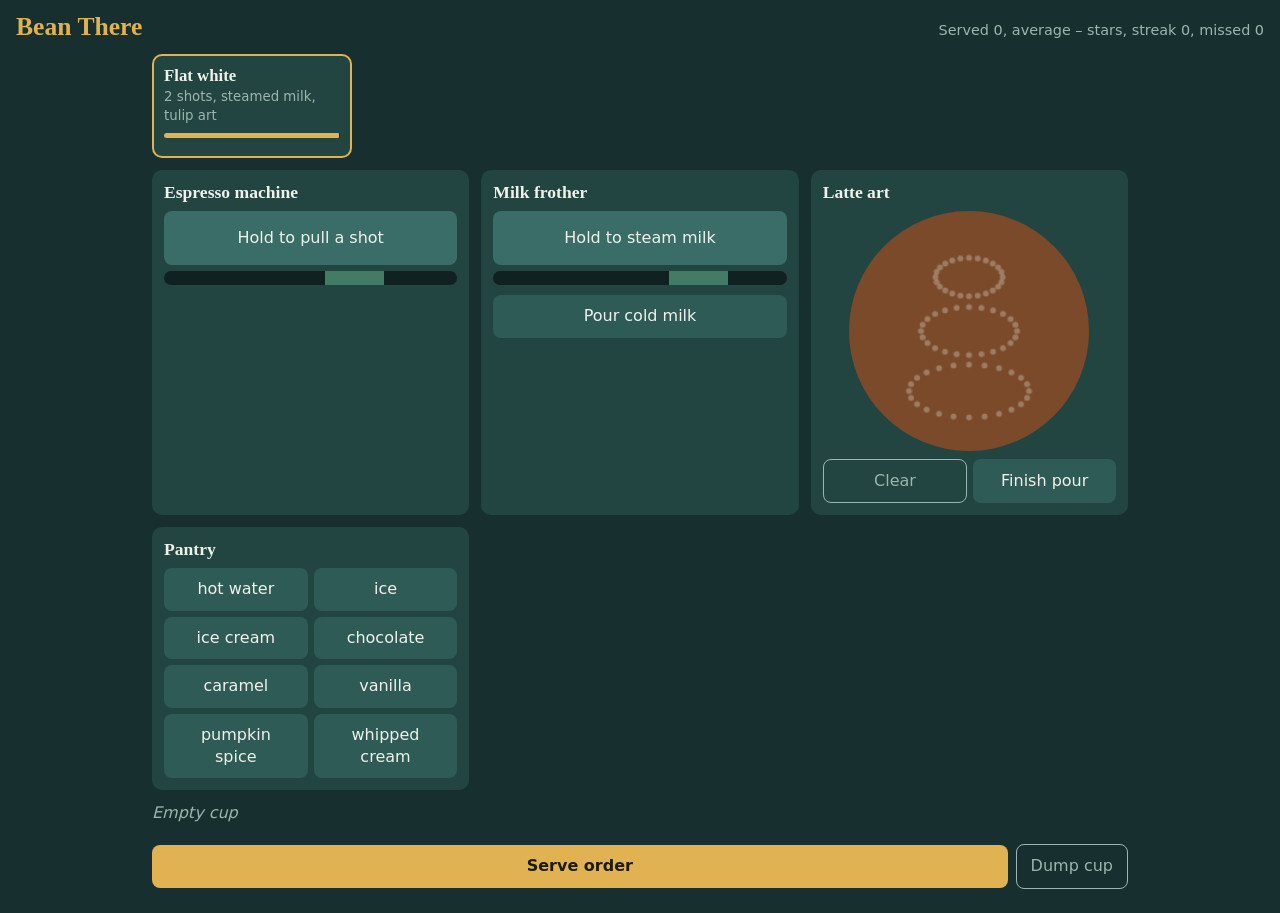
==== bean-there/index.html @ 22a2efe7 "added been there" ====
<!doctype html>
<html lang="en">
<head>
<meta charset="utf-8">
<meta name="viewport" content="width=device-width,initial-scale=1,viewport-fit=cover">
<meta name="theme-color" content="#17302f">
<link rel="manifest" href="manifest.webmanifest">
<link rel="icon" href="icons/icon.svg">
<link rel="apple-touch-icon" href="icons/icon.svg">
<title>Bean There</title>
<link rel="stylesheet" href="css/style.css">
</head>
<body>
<header><h1>Bean There</h1><div id="stats"></div></header>
<main>
  <section id="orders" aria-label="Orders"></section>
  <section id="stations" aria-label="Stations"></section>
  <section id="counter" aria-label="Your cup">
    <div id="cup"></div>
    <button id="serve">Serve order</button>
    <button id="dump" class="quiet">Dump cup</button>
  </section>
</main>
<div id="toast" role="status"></div>
<script type="module" src="js/main.js"></script>
</body>
</html>
---- bean-there/css/style.css ----
:root{--bg:#17302f;--panel:#234542;--ink:#eef2ea;--mute:#9db5ad;--brass:#e0b252;--bad:#e9806a;--crema:#7a4a2a;--milk:#f1efe8}
*{box-sizing:border-box}
html,body{margin:0;background:var(--bg);color:var(--ink);font:16px/1.4 "Avenir Next",ui-rounded,system-ui,sans-serif;-webkit-tap-highlight-color:transparent}
body{padding:env(safe-area-inset-top) env(safe-area-inset-right) env(safe-area-inset-bottom) env(safe-area-inset-left);min-height:100vh}
header{display:flex;flex-wrap:wrap;justify-content:space-between;align-items:baseline;gap:8px;padding:12px 16px}
h1{margin:0;font:700 1.6rem "Iowan Old Style",Palatino,Georgia,serif;color:var(--brass)}
#stats{color:var(--mute);font-size:.9rem}
main{display:grid;gap:12px;padding:0 12px 24px;max-width:1000px;margin:auto}
#orders{display:flex;gap:8px;overflow-x:auto;min-height:104px}
.order{flex:0 0 200px;background:var(--panel);border:2px solid transparent;border-radius:10px;padding:10px;cursor:pointer}
.order.sel{border-color:var(--brass)}
.order b{display:block;font:700 1.05rem "Iowan Old Style",Palatino,Georgia,serif}
.order small{display:block;color:var(--mute);margin:2px 0 8px;min-height:2.6em}
.pat{height:5px;background:#0f2120;border-radius:3px;overflow:hidden}.pat i{display:block;height:100%;background:var(--brass)}
.empty{color:var(--mute);padding:12px}
#stations{display:grid;gap:12px;grid-template-columns:repeat(auto-fit,minmax(240px,1fr))}
.panel{background:var(--panel);border-radius:10px;padding:12px}
.panel h2{margin:0 0 8px;font:700 1.1rem "Iowan Old Style",Palatino,Georgia,serif}
button{font:inherit;color:var(--ink);background:#2f5b57;border:0;border-radius:8px;padding:10px 14px;cursor:pointer;touch-action:manipulation}
button:focus-visible{outline:3px solid var(--brass);outline-offset:2px}
button.on{background:var(--brass);color:#1b1b12}
button.quiet{background:transparent;border:1px solid var(--mute);color:var(--mute)}
.hold{width:100%;padding:16px;touch-action:none;user-select:none;-webkit-user-select:none;background:#3a6d68}
.ctl+.ctl{margin-top:10px}
.gauge{position:relative;height:14px;margin-top:6px;background:#0f2120;border-radius:7px;overflow:hidden}
.gauge i{position:absolute;top:0;bottom:0;background:#5aa383;opacity:.7}
.gauge b{position:absolute;left:0;top:3px;bottom:3px;width:0;background:var(--milk);border-radius:4px}
.grid{display:grid;grid-template-columns:repeat(2,1fr);gap:6px}
canvas{width:100%;max-width:240px;display:block;margin:0 auto 8px;border-radius:50%;touch-action:none;background:var(--crema)}
.row{display:flex;gap:6px}.row button{flex:1}
#counter{display:flex;flex-wrap:wrap;gap:8px;align-items:center}
#cup{flex:1 1 100%;display:flex;flex-wrap:wrap;gap:6px;min-height:34px}
#cup span{background:var(--milk);color:#2a2118;border-radius:14px;padding:3px 10px;font-size:.85rem}
#cup em{color:var(--mute)}
#serve{background:var(--brass);color:#1b1b12;font-weight:700;flex:1}
#toast{position:fixed;left:50%;bottom:calc(16px + env(safe-area-inset-bottom));transform:translate(-50%,20px);background:var(--milk);color:#2a2118;padding:10px 16px;border-radius:10px;opacity:0;transition:.2s;pointer-events:none;max-width:90vw}
#toast.show{opacity:1;transform:translate(-50%,0)}
@media(prefers-reduced-motion:reduce){#toast{transition:none}}
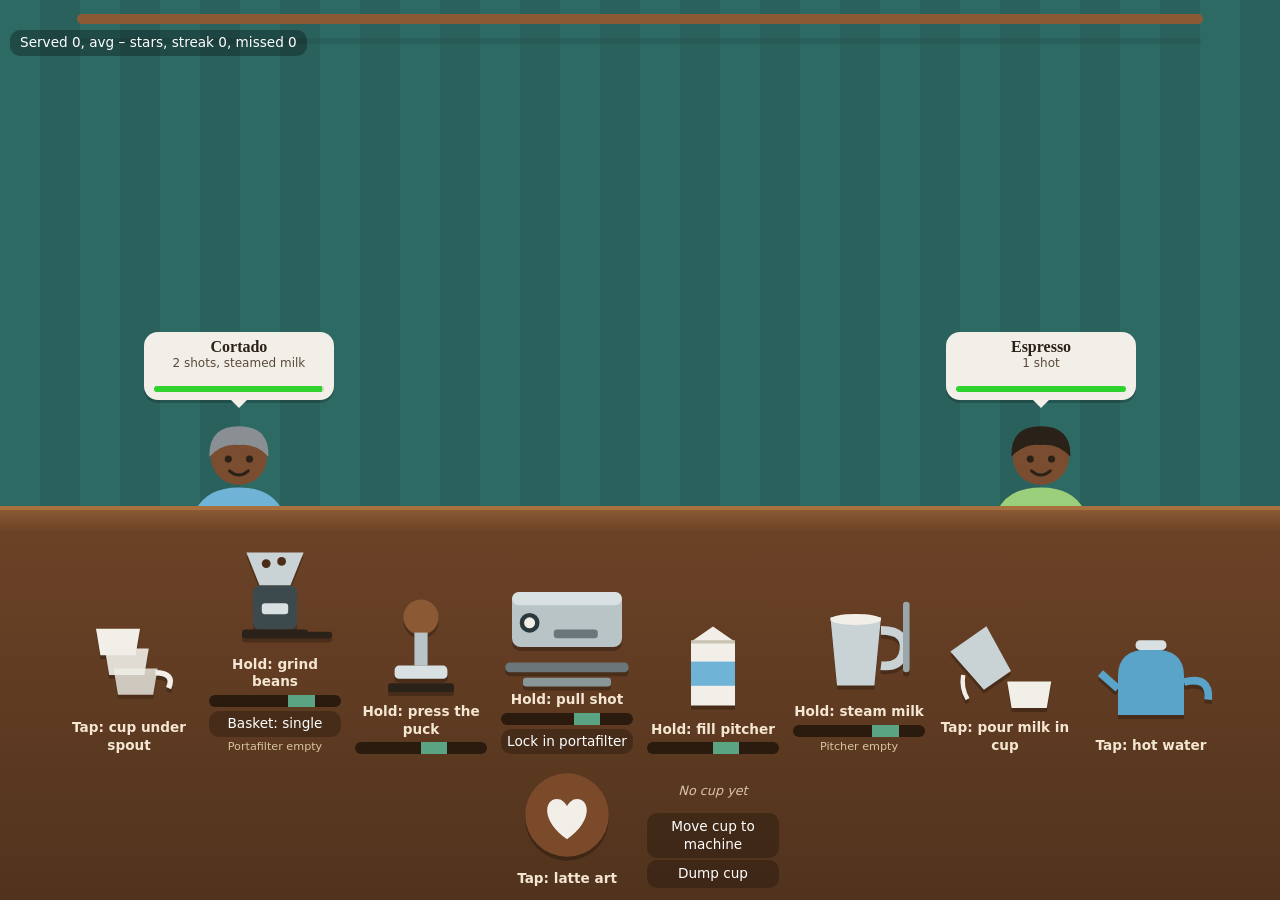
==== commit e09e7228: "added bean there" ====
--- a/bean-there/index.html
+++ b/bean-there/index.html
@@ -3,7 +3,7 @@
 <head>
 <meta charset="utf-8">
 <meta name="viewport" content="width=device-width,initial-scale=1,viewport-fit=cover">
-<meta name="theme-color" content="#17302f">
+<meta name="theme-color" content="#2d6a64">
 <link rel="manifest" href="manifest.webmanifest">
 <link rel="icon" href="icons/icon.svg">
 <link rel="apple-touch-icon" href="icons/icon.svg">
@@ -11,16 +11,19 @@
 <link rel="stylesheet" href="css/style.css">
 </head>
 <body>
-<header><h1>Bean There</h1><div id="stats"></div></header>
-<main>
-  <section id="orders" aria-label="Orders"></section>
-  <section id="stations" aria-label="Stations"></section>
-  <section id="counter" aria-label="Your cup">
+<div id="shop">
+  <div id="stats"></div>
+  <div id="slots" aria-label="Customers, tap one to serve your cup"></div>
+</div>
+<div id="counter">
+  <div id="stations"></div>
+  <div class="panel" id="cupbox">
     <div id="cup"></div>
-    <button id="serve">Serve order</button>
+    <div id="chips"></div>
+    <button id="move" class="quiet">Move cup</button>
     <button id="dump" class="quiet">Dump cup</button>
-  </section>
-</main>
+  </div>
+</div>
 <div id="toast" role="status"></div>
 <script type="module" src="js/main.js"></script>
 </body>
--- a/bean-there/css/style.css
+++ b/bean-there/css/style.css
@@ -1,38 +1,50 @@
-:root{--bg:#17302f;--panel:#234542;--ink:#eef2ea;--mute:#9db5ad;--brass:#e0b252;--bad:#e9806a;--crema:#7a4a2a;--milk:#f1efe8}
+:root{--ink:#2a2118;--milk:#f1efe8;--brass:#e0b252;--wood:#8b5a34;--wood2:#6b4226}
 *{box-sizing:border-box}
-html,body{margin:0;background:var(--bg);color:var(--ink);font:16px/1.4 "Avenir Next",ui-rounded,system-ui,sans-serif;-webkit-tap-highlight-color:transparent}
-body{padding:env(safe-area-inset-top) env(safe-area-inset-right) env(safe-area-inset-bottom) env(safe-area-inset-left);min-height:100vh}
-header{display:flex;flex-wrap:wrap;justify-content:space-between;align-items:baseline;gap:8px;padding:12px 16px}
-h1{margin:0;font:700 1.6rem "Iowan Old Style",Palatino,Georgia,serif;color:var(--brass)}
-#stats{color:var(--mute);font-size:.9rem}
-main{display:grid;gap:12px;padding:0 12px 24px;max-width:1000px;margin:auto}
-#orders{display:flex;gap:8px;overflow-x:auto;min-height:104px}
-.order{flex:0 0 200px;background:var(--panel);border:2px solid transparent;border-radius:10px;padding:10px;cursor:pointer}
-.order.sel{border-color:var(--brass)}
-.order b{display:block;font:700 1.05rem "Iowan Old Style",Palatino,Georgia,serif}
-.order small{display:block;color:var(--mute);margin:2px 0 8px;min-height:2.6em}
-.pat{height:5px;background:#0f2120;border-radius:3px;overflow:hidden}.pat i{display:block;height:100%;background:var(--brass)}
-.empty{color:var(--mute);padding:12px}
-#stations{display:grid;gap:12px;grid-template-columns:repeat(auto-fit,minmax(240px,1fr))}
-.panel{background:var(--panel);border-radius:10px;padding:12px}
-.panel h2{margin:0 0 8px;font:700 1.1rem "Iowan Old Style",Palatino,Georgia,serif}
-button{font:inherit;color:var(--ink);background:#2f5b57;border:0;border-radius:8px;padding:10px 14px;cursor:pointer;touch-action:manipulation}
+html,body{margin:0;height:100%;overflow:hidden;font:16px/1.3 "Avenir Next",ui-rounded,system-ui,sans-serif;color:var(--ink);-webkit-tap-highlight-color:transparent;user-select:none;-webkit-user-select:none}
+body{display:flex;flex-direction:column;padding:env(safe-area-inset-top) env(safe-area-inset-right) env(safe-area-inset-bottom) env(safe-area-inset-left);background:var(--wood2)}
+#shop{position:relative;flex:1 1 45%;min-height:200px;background:repeating-linear-gradient(90deg,#2d6a64 0 40px,#2a615c 40px 80px);overflow:hidden}
+#shop::before{content:"";position:absolute;left:6%;right:6%;top:14px;height:10px;background:var(--wood);border-radius:5px;box-shadow:0 22px 0 -2px rgba(0,0,0,.08)}
+#shop::after{content:"";position:absolute;left:0;right:0;bottom:0;height:22px;background:linear-gradient(var(--wood),var(--wood2));border-top:4px solid #a7703f;z-index:2;pointer-events:none}
+#stats{position:absolute;left:10px;top:30px;z-index:3;background:rgba(0,0,0,.3);color:#fff;border-radius:10px;padding:4px 10px;font-size:.85rem}
+#slots{position:absolute;inset:0;display:flex;justify-content:space-around;align-items:flex-end;padding:0 3%}
+.cust{width:30%;max-width:190px;display:flex;flex-direction:column;align-items:center;cursor:pointer}
+.cust.empty{cursor:default}
+.cust svg{width:62%;display:block;margin-bottom:-10px}
+.bubble{position:relative;width:100%;background:var(--milk);border-radius:14px;padding:6px 10px 8px;text-align:center;margin-bottom:12px;box-shadow:0 3px 0 rgba(0,0,0,.2)}
+.bubble::after{content:"";position:absolute;left:50%;bottom:-8px;margin-left:-8px;border:8px solid transparent;border-bottom:0;border-top-color:var(--milk)}
+.bubble b{display:block;font:700 1rem "Iowan Old Style",Palatino,Georgia,serif}
+.bubble small{display:block;font-size:.75rem;color:#5b4a3a;min-height:2.2em}
+.pat{height:6px;background:#d4cfc2;border-radius:3px;overflow:hidden;margin-top:4px}.pat i{display:block;height:100%}
+.enter{animation:in .5s ease-out}
+@keyframes in{from{transform:translateY(40px);opacity:0}}
+#counter{flex:0 0 auto;max-height:55%;overflow-y:auto;display:flex;flex-wrap:wrap;gap:6px 14px;justify-content:center;align-items:flex-end;padding:14px 10px 12px;background:linear-gradient(var(--wood2),#51331d)}
+#stations{display:contents}
+.panel{width:132px;text-align:center}
+.panel h2{display:none}
+button{font:inherit;color:#fff;background:#3a6d68;border:0;border-radius:10px;padding:8px 12px;cursor:pointer;touch-action:manipulation}
 button:focus-visible{outline:3px solid var(--brass);outline-offset:2px}
 button.on{background:var(--brass);color:#1b1b12}
-button.quiet{background:transparent;border:1px solid var(--mute);color:var(--mute)}
-.hold{width:100%;padding:16px;touch-action:none;user-select:none;-webkit-user-select:none;background:#3a6d68}
-.ctl+.ctl{margin-top:10px}
-.gauge{position:relative;height:14px;margin-top:6px;background:#0f2120;border-radius:7px;overflow:hidden}
-.gauge i{position:absolute;top:0;bottom:0;background:#5aa383;opacity:.7}
-.gauge b{position:absolute;left:0;top:3px;bottom:3px;width:0;background:var(--milk);border-radius:4px}
-.grid{display:grid;grid-template-columns:repeat(2,1fr);gap:6px}
-canvas{width:100%;max-width:240px;display:block;margin:0 auto 8px;border-radius:50%;touch-action:none;background:var(--crema)}
-.row{display:flex;gap:6px}.row button{flex:1}
-#counter{display:flex;flex-wrap:wrap;gap:8px;align-items:center}
-#cup{flex:1 1 100%;display:flex;flex-wrap:wrap;gap:6px;min-height:34px}
-#cup span{background:var(--milk);color:#2a2118;border-radius:14px;padding:3px 10px;font-size:.85rem}
-#cup em{color:var(--mute)}
-#serve{background:var(--brass);color:#1b1b12;font-weight:700;flex:1}
-#toast{position:fixed;left:50%;bottom:calc(16px + env(safe-area-inset-bottom));transform:translate(-50%,20px);background:var(--milk);color:#2a2118;padding:10px 16px;border-radius:10px;opacity:0;transition:.2s;pointer-events:none;max-width:90vw}
+button.quiet{background:rgba(0,0,0,.25);font-size:.85rem}
+.hold,.tile{display:flex;flex-direction:column;align-items:center;width:100%;background:transparent;padding:0;color:#f4e6d2;font-weight:700;font-size:.85rem;touch-action:none}
+.hold svg,.tile svg{width:100%;filter:drop-shadow(0 4px 0 rgba(0,0,0,.25))}
+.hold:active svg,.tile:active svg{transform:translateY(2px)}
+.gauge{position:relative;height:12px;margin-top:4px;background:#2b1a0e;border-radius:6px;overflow:hidden}
+.gauge i{position:absolute;top:0;bottom:0;background:#5aa383}
+.gauge b{position:absolute;left:0;top:3px;bottom:3px;width:0;background:var(--milk);border-radius:3px}
+#cupbox #cup svg{width:110px}
+#chips{display:flex;flex-wrap:wrap;justify-content:center;gap:4px;margin:4px 0;min-height:24px}
+#chips span{background:var(--milk);border-radius:12px;padding:1px 8px;font-size:.72rem}
+#chips em{color:#d9c3a5;font-size:.8rem}
+#toast{position:fixed;left:50%;top:calc(12px + env(safe-area-inset-top));transform:translate(-50%,-20px);background:var(--milk);padding:10px 16px;border-radius:12px;opacity:0;transition:.2s;pointer-events:none;max-width:90vw;z-index:9;box-shadow:0 3px 0 rgba(0,0,0,.25)}
 #toast.show{opacity:1;transform:translate(-50%,0)}
-@media(prefers-reduced-motion:reduce){#toast{transition:none}}
+#artModal{position:fixed;inset:0;background:rgba(10,25,24,.85);display:grid;place-items:center;z-index:8}
+#artModal[hidden]{display:none}
+.artbox{background:var(--wood2);border-radius:16px;padding:14px;width:min(92vw,320px);color:#f4e6d2;text-align:center}
+.artbox canvas{width:100%;display:block;border-radius:50%;touch-action:none;background:#7a4a2a;margin:8px 0}
+.artbox .row{display:flex;gap:6px;margin-top:6px}.artbox .row button{flex:1}
+@media(prefers-reduced-motion:reduce){.enter{animation:none}#toast{transition:none}}
+.panel{width:min(132px,30%)}
+.st{font-size:.7rem;color:#d9c3a5;min-height:1em;margin-top:3px}
+#cupbox{display:flex;flex-direction:column;align-items:center;gap:2px}
+#cupbox button{width:100%;padding:5px 8px}
+#cup:empty{height:0}
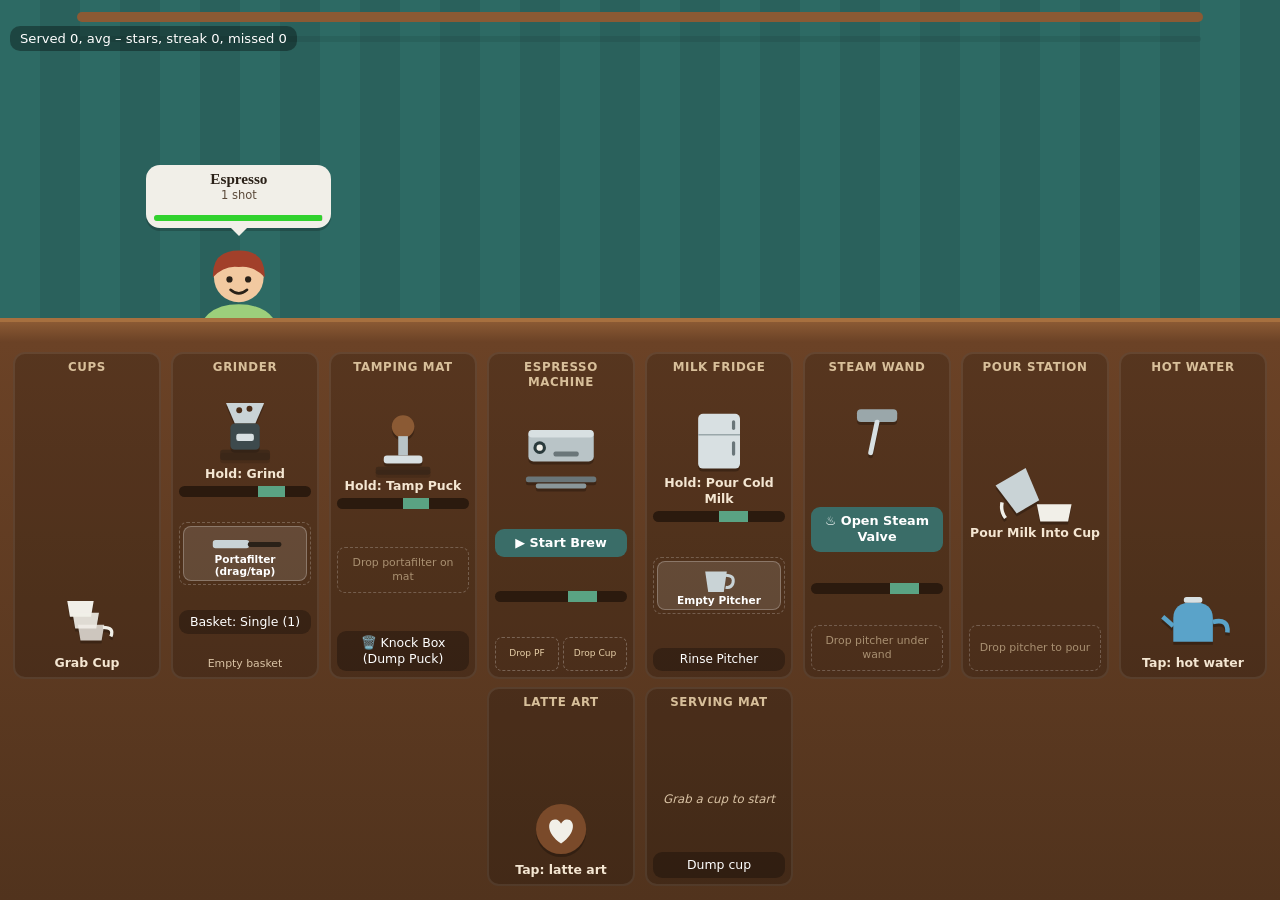
==== commit f07fc5b0: "try again" ====
--- a/bean-there/index.html
+++ b/bean-there/index.html
@@ -13,14 +13,15 @@
 <body>
 <div id="shop">
   <div id="stats"></div>
+  <div id="heldBanner" hidden></div>
   <div id="slots" aria-label="Customers, tap one to serve your cup"></div>
 </div>
 <div id="counter">
   <div id="stations"></div>
   <div class="panel" id="cupbox">
+    <h2>Serving Mat</h2>
     <div id="cup"></div>
     <div id="chips"></div>
-    <button id="move" class="quiet">Move cup</button>
     <button id="dump" class="quiet">Dump cup</button>
   </div>
 </div>
--- a/bean-there/css/style.css
+++ b/bean-there/css/style.css
@@ -1,50 +1,85 @@
-:root{--ink:#2a2118;--milk:#f1efe8;--brass:#e0b252;--wood:#8b5a34;--wood2:#6b4226}
+ :root{--ink:#2a2118;--milk:#f1efe8;--brass:#e0b252;--wood:#8b5a34;--wood2:#6b4226;--teal:#2d6a64}
 *{box-sizing:border-box}
 html,body{margin:0;height:100%;overflow:hidden;font:16px/1.3 "Avenir Next",ui-rounded,system-ui,sans-serif;color:var(--ink);-webkit-tap-highlight-color:transparent;user-select:none;-webkit-user-select:none}
 body{display:flex;flex-direction:column;padding:env(safe-area-inset-top) env(safe-area-inset-right) env(safe-area-inset-bottom) env(safe-area-inset-left);background:var(--wood2)}
-#shop{position:relative;flex:1 1 45%;min-height:200px;background:repeating-linear-gradient(90deg,#2d6a64 0 40px,#2a615c 40px 80px);overflow:hidden}
-#shop::before{content:"";position:absolute;left:6%;right:6%;top:14px;height:10px;background:var(--wood);border-radius:5px;box-shadow:0 22px 0 -2px rgba(0,0,0,.08)}
-#shop::after{content:"";position:absolute;left:0;right:0;bottom:0;height:22px;background:linear-gradient(var(--wood),var(--wood2));border-top:4px solid #a7703f;z-index:2;pointer-events:none}
-#stats{position:absolute;left:10px;top:30px;z-index:3;background:rgba(0,0,0,.3);color:#fff;border-radius:10px;padding:4px 10px;font-size:.85rem}
+#shop{position:relative;flex:1 1 38%;min-height:175px;background:repeating-linear-gradient(90deg,#2d6a64 0 40px,#2a615c 40px 80px);overflow:hidden}
+#shop::before{content:"";position:absolute;left:6%;right:6%;top:12px;height:10px;background:var(--wood);border-radius:5px;box-shadow:0 22px 0 -2px rgba(0,0,0,.08)}
+#shop::after{content:"";position:absolute;left:0;right:0;bottom:0;height:20px;background:linear-gradient(var(--wood),var(--wood2));border-top:4px solid #a7703f;z-index:2;pointer-events:none}
+#stats{position:absolute;left:10px;top:26px;z-index:3;background:rgba(0,0,0,.35);color:#fff;border-radius:10px;padding:4px 10px;font-size:.82rem}
+#heldBanner{position:absolute;right:10px;top:26px;z-index:4;background:var(--brass);color:#1b1b12;font-weight:700;border-radius:10px;padding:4px 10px;font-size:.8rem;box-shadow:0 2px 6px rgba(0,0,0,.3)}
 #slots{position:absolute;inset:0;display:flex;justify-content:space-around;align-items:flex-end;padding:0 3%}
-.cust{width:30%;max-width:190px;display:flex;flex-direction:column;align-items:center;cursor:pointer}
+.cust{width:30%;max-width:185px;display:flex;flex-direction:column;align-items:center;cursor:pointer}
 .cust.empty{cursor:default}
-.cust svg{width:62%;display:block;margin-bottom:-10px}
-.bubble{position:relative;width:100%;background:var(--milk);border-radius:14px;padding:6px 10px 8px;text-align:center;margin-bottom:12px;box-shadow:0 3px 0 rgba(0,0,0,.2)}
+.cust svg{width:56%;display:block;margin-bottom:-10px}
+.bubble{position:relative;width:100%;background:var(--milk);border-radius:14px;padding:5px 8px 7px;text-align:center;margin-bottom:10px;box-shadow:0 3px 0 rgba(0,0,0,.2)}
 .bubble::after{content:"";position:absolute;left:50%;bottom:-8px;margin-left:-8px;border:8px solid transparent;border-bottom:0;border-top-color:var(--milk)}
-.bubble b{display:block;font:700 1rem "Iowan Old Style",Palatino,Georgia,serif}
-.bubble small{display:block;font-size:.75rem;color:#5b4a3a;min-height:2.2em}
+.bubble b{display:block;font:700 .95rem "Iowan Old Style",Palatino,Georgia,serif}
+.bubble small{display:block;font-size:.72rem;color:#5b4a3a;min-height:2em}
 .pat{height:6px;background:#d4cfc2;border-radius:3px;overflow:hidden;margin-top:4px}.pat i{display:block;height:100%}
 .enter{animation:in .5s ease-out}
 @keyframes in{from{transform:translateY(40px);opacity:0}}
-#counter{flex:0 0 auto;max-height:55%;overflow-y:auto;display:flex;flex-wrap:wrap;gap:6px 14px;justify-content:center;align-items:flex-end;padding:14px 10px 12px;background:linear-gradient(var(--wood2),#51331d)}
+
+#counter{flex:1 1 62%;overflow-y:auto;display:flex;flex-wrap:wrap;gap:8px 10px;justify-content:center;align-items:stretch;padding:10px 8px 14px;background:linear-gradient(var(--wood2),#51331d)}
 #stations{display:contents}
-.panel{width:132px;text-align:center}
-.panel h2{display:none}
-button{font:inherit;color:#fff;background:#3a6d68;border:0;border-radius:10px;padding:8px 12px;cursor:pointer;touch-action:manipulation}
+.panel{width:min(148px,31%);background:rgba(0,0,0,.18);border:2px solid rgba(255,255,255,.08);border-radius:12px;padding:6px;display:flex;flex-direction:column;justify-content:space-between;text-align:center;transition:border-color .15s, background .15s}
+.panel h2{display:block;margin:0 0 4px;font-size:.74rem;text-transform:uppercase;letter-spacing:.05em;color:#e7cfa8;opacity:.9}
+
+/* Drop zones & physical props */
+.drop-zone.can-drop{border-color:rgba(224,178,82,.65);background:rgba(224,178,82,.08)}
+.drop-zone.drag-over{border-color:var(--brass);background:rgba(224,178,82,.22);transform:scale(1.02)}
+
+.dock{min-height:46px;margin-top:5px;border:1.5px dashed rgba(255,255,255,.22);border-radius:8px;display:flex;align-items:center;justify-content:center;padding:3px}
+.slot-hint{font-size:.68rem;color:#c7b08e;opacity:.75}
+
+.phys-item, .phys-cup{cursor:grab;background:rgba(255,255,255,.12);border:1.5px solid rgba(255,255,255,.25);border-radius:8px;padding:3px 6px;width:100%;display:flex;flex-direction:column;align-items:center;transition:transform .12s, box-shadow .12s, border-color .12s;touch-action:none}
+.phys-item:hover, .phys-cup:hover{background:rgba(255,255,255,.18)}
+.phys-item.selected, .phys-cup.selected{border-color:var(--brass);box-shadow:0 0 0 2px var(--brass);background:rgba(224,178,82,.22)}
+.phys-item.dragging, .phys-cup.dragging{opacity:.4}
+.phys-item small, .phys-cup small{font-size:.66rem;color:#fff;font-weight:600;line-height:1.1}
+
+.pf-svg{width:84px;height:24px;display:block}
+.pitcher-svg{width:54px;height:30px;display:block}
+
+.dual-dock{display:flex;gap:4px;margin-top:5px}
+.mini-slot{flex:1;min-height:34px;border:1.5px dashed rgba(255,255,255,.25);border-radius:7px;display:flex;align-items:center;justify-content:center;padding:2px;font-size:.68rem;color:#e7cfa8}
+.mini-slot.prop{border-style:solid;background:rgba(255,255,255,.14);color:#fff;font-weight:700;cursor:grab;touch-action:none}
+.mini-slot.selected{border-color:var(--brass);box-shadow:0 0 0 2px var(--brass)}
+
+.drag-ghost{position:fixed;pointer-events:none;z-index:99;transform:translate(-50%,-50%) scale(1.08);background:var(--wood);border:2px solid var(--brass);border-radius:10px;padding:6px 10px;color:#fff;box-shadow:0 8px 20px rgba(0,0,0,.45);width:110px;text-align:center}
+
+button{font:inherit;color:#fff;background:#3a6d68;border:0;border-radius:9px;padding:7px 10px;cursor:pointer;touch-action:manipulation}
 button:focus-visible{outline:3px solid var(--brass);outline-offset:2px}
 button.on{background:var(--brass);color:#1b1b12}
-button.quiet{background:rgba(0,0,0,.25);font-size:.85rem}
-.hold,.tile{display:flex;flex-direction:column;align-items:center;width:100%;background:transparent;padding:0;color:#f4e6d2;font-weight:700;font-size:.85rem;touch-action:none}
-.hold svg,.tile svg{width:100%;filter:drop-shadow(0 4px 0 rgba(0,0,0,.25))}
+button.quiet{background:rgba(0,0,0,.28);font-size:.78rem}
+.action-btn{width:100%;font-size:.8rem;font-weight:700;padding:6px 8px;background:#3a6d68;margin-top:2px}
+.action-btn.active-run{background:#c94a38;animation:pulse 1s infinite}
+@keyframes pulse{50%{opacity:.85}}
+
+.knock-btn{width:100%;margin-top:5px;padding:4px 6px;font-size:.72rem}
+
+.hold,.tile{display:flex;flex-direction:column;align-items:center;width:100%;background:transparent;padding:0;color:#f4e6d2;font-weight:700;font-size:.78rem;touch-action:none}
+.hold svg,.tile svg,.machine-head svg,.wand-head svg{width:88%;max-height:66px;filter:drop-shadow(0 3px 0 rgba(0,0,0,.25))}
 .hold:active svg,.tile:active svg{transform:translateY(2px)}
-.gauge{position:relative;height:12px;margin-top:4px;background:#2b1a0e;border-radius:6px;overflow:hidden}
+
+.gauge{position:relative;height:11px;margin-top:4px;background:#2b1a0e;border-radius:6px;overflow:hidden}
 .gauge i{position:absolute;top:0;bottom:0;background:#5aa383}
-.gauge b{position:absolute;left:0;top:3px;bottom:3px;width:0;background:var(--milk);border-radius:3px}
-#cupbox #cup svg{width:110px}
-#chips{display:flex;flex-wrap:wrap;justify-content:center;gap:4px;margin:4px 0;min-height:24px}
-#chips span{background:var(--milk);border-radius:12px;padding:1px 8px;font-size:.72rem}
-#chips em{color:#d9c3a5;font-size:.8rem}
-#toast{position:fixed;left:50%;top:calc(12px + env(safe-area-inset-top));transform:translate(-50%,-20px);background:var(--milk);padding:10px 16px;border-radius:12px;opacity:0;transition:.2s;pointer-events:none;max-width:90vw;z-index:9;box-shadow:0 3px 0 rgba(0,0,0,.25)}
+.gauge b{position:absolute;left:0;top:2px;bottom:2px;width:0;background:var(--milk);border-radius:3px}
+
+#cupbox{display:flex;flex-direction:column;align-items:center;justify-content:space-between;gap:4px}
+#cupbox #cup svg{width:84px;height:78px}
+.cup-away{font-size:.72rem;color:#e7cfa8;padding:10px 4px;border:1px dashed rgba(255,255,255,.25);border-radius:8px}
+#chips{display:flex;flex-wrap:wrap;justify-content:center;gap:3px;margin:2px 0;min-height:20px}
+#chips span{background:var(--milk);border-radius:10px;padding:1px 6px;font-size:.68rem}
+#chips em{color:#d9c3a5;font-size:.74rem}
+#cupbox button{width:100%;padding:5px 8px}
+#cup:empty{height:0}
+
+.st{font-size:.68rem;color:#d9c3a5;min-height:1em;margin-top:3px}
+#toast{position:fixed;left:50%;top:calc(12px + env(safe-area-inset-top));transform:translate(-50%,-20px);background:var(--milk);padding:9px 15px;border-radius:12px;opacity:0;transition:.2s;pointer-events:none;max-width:90vw;z-index:9;box-shadow:0 3px 0 rgba(0,0,0,.25);font-size:.9rem}
 #toast.show{opacity:1;transform:translate(-50%,0)}
 #artModal{position:fixed;inset:0;background:rgba(10,25,24,.85);display:grid;place-items:center;z-index:8}
 #artModal[hidden]{display:none}
 .artbox{background:var(--wood2);border-radius:16px;padding:14px;width:min(92vw,320px);color:#f4e6d2;text-align:center}
 .artbox canvas{width:100%;display:block;border-radius:50%;touch-action:none;background:#7a4a2a;margin:8px 0}
 .artbox .row{display:flex;gap:6px;margin-top:6px}.artbox .row button{flex:1}
-@media(prefers-reduced-motion:reduce){.enter{animation:none}#toast{transition:none}}
-.panel{width:min(132px,30%)}
-.st{font-size:.7rem;color:#d9c3a5;min-height:1em;margin-top:3px}
-#cupbox{display:flex;flex-direction:column;align-items:center;gap:2px}
-#cupbox button{width:100%;padding:5px 8px}
-#cup:empty{height:0}
+@media(prefers-reduced-motion:reduce){.enter{animation:none}#toast{transition:none}.action-btn.active-run{animation:none}}
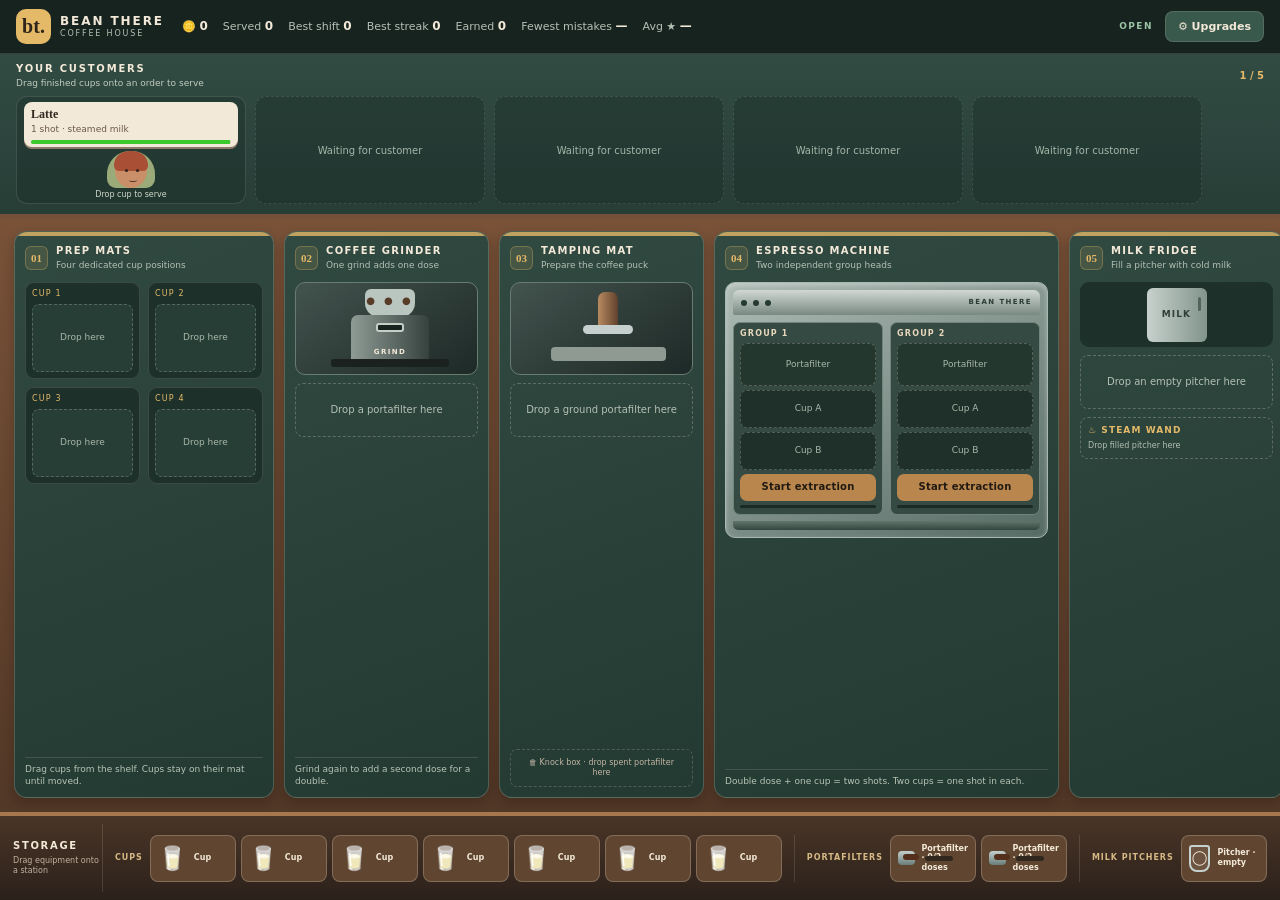
==== commit bf163a3f: "more changes" ====
--- a/bean-there/index.html
+++ b/bean-there/index.html
@@ -3,7 +3,7 @@
 <head>
 <meta charset="utf-8">
 <meta name="viewport" content="width=device-width,initial-scale=1,viewport-fit=cover">
-<meta name="theme-color" content="#2d6a64">
+<meta name="theme-color" content="#263b36">
 <link rel="manifest" href="manifest.webmanifest">
 <link rel="icon" href="icons/icon.svg">
 <link rel="apple-touch-icon" href="icons/icon.svg">
@@ -11,21 +11,31 @@
 <link rel="stylesheet" href="css/style.css">
 </head>
 <body>
-<div id="shop">
-  <div id="stats"></div>
-  <div id="heldBanner" hidden></div>
-  <div id="slots" aria-label="Customers, tap one to serve your cup"></div>
-</div>
-<div id="counter">
-  <div id="stations"></div>
-  <div class="panel" id="cupbox">
-    <h2>Serving Mat</h2>
-    <div id="cup"></div>
-    <div id="chips"></div>
-    <button id="dump" class="quiet">Dump cup</button>
-  </div>
+<div id="app">
+  <header id="topbar">
+    <div class="brand"><span class="brand-mark">bt.</span><div><b>BEAN THERE</b><small>COFFEE HOUSE</small></div></div>
+    <div id="stats"></div>
+    <div class="top-actions"><span id="shiftState">OPEN</span><button id="upgradesBtn" class="top-btn">⚙ Upgrades</button></div>
+  </header>
+  <section id="customerArea">
+    <div class="customer-heading"><div><b>YOUR CUSTOMERS</b><small>Drag finished cups onto an order to serve</small></div><div id="queueCount">0 / 5</div></div>
+    <div id="customers"></div>
+  </section>
+  <main id="counterViewport" aria-label="Scrollable coffee counter">
+    <div id="stations"></div>
+  </main>
+  <section id="shelf" data-drop="shelf">
+    <div class="shelf-title"><b>STORAGE</b><small>Drag equipment onto a station</small></div>
+    <div id="inventory"></div>
+  </section>
 </div>
 <div id="toast" role="status"></div>
-<script type="module" src="js/main.js"></script>
+<div id="upgradeModal" class="modal" hidden>
+  <div class="modal-card"><div class="modal-head"><div><b>Equipment upgrades</b><small>Improve your coffee shop</small></div><button id="closeUpgrades" class="close-btn">✕</button></div><div id="upgradeList"></div></div>
+</div>
+<div id="shiftModal" class="modal" hidden>
+  <div class="modal-card shift-card"><div class="big-icon">☕</div><h2>Shift complete</h2><p id="shiftSummary"></p><button id="restartShift" class="primary">Open the shop again</button></div>
+</div>
+<script type="module" src="js/game.js"></script>
 </body>
 </html>
--- a/bean-there/css/style.css
+++ b/bean-there/css/style.css
@@ -1,85 +1,9 @@
- :root{--ink:#2a2118;--milk:#f1efe8;--brass:#e0b252;--wood:#8b5a34;--wood2:#6b4226;--teal:#2d6a64}
-*{box-sizing:border-box}
-html,body{margin:0;height:100%;overflow:hidden;font:16px/1.3 "Avenir Next",ui-rounded,system-ui,sans-serif;color:var(--ink);-webkit-tap-highlight-color:transparent;user-select:none;-webkit-user-select:none}
-body{display:flex;flex-direction:column;padding:env(safe-area-inset-top) env(safe-area-inset-right) env(safe-area-inset-bottom) env(safe-area-inset-left);background:var(--wood2)}
-#shop{position:relative;flex:1 1 38%;min-height:175px;background:repeating-linear-gradient(90deg,#2d6a64 0 40px,#2a615c 40px 80px);overflow:hidden}
-#shop::before{content:"";position:absolute;left:6%;right:6%;top:12px;height:10px;background:var(--wood);border-radius:5px;box-shadow:0 22px 0 -2px rgba(0,0,0,.08)}
-#shop::after{content:"";position:absolute;left:0;right:0;bottom:0;height:20px;background:linear-gradient(var(--wood),var(--wood2));border-top:4px solid #a7703f;z-index:2;pointer-events:none}
-#stats{position:absolute;left:10px;top:26px;z-index:3;background:rgba(0,0,0,.35);color:#fff;border-radius:10px;padding:4px 10px;font-size:.82rem}
-#heldBanner{position:absolute;right:10px;top:26px;z-index:4;background:var(--brass);color:#1b1b12;font-weight:700;border-radius:10px;padding:4px 10px;font-size:.8rem;box-shadow:0 2px 6px rgba(0,0,0,.3)}
-#slots{position:absolute;inset:0;display:flex;justify-content:space-around;align-items:flex-end;padding:0 3%}
-.cust{width:30%;max-width:185px;display:flex;flex-direction:column;align-items:center;cursor:pointer}
-.cust.empty{cursor:default}
-.cust svg{width:56%;display:block;margin-bottom:-10px}
-.bubble{position:relative;width:100%;background:var(--milk);border-radius:14px;padding:5px 8px 7px;text-align:center;margin-bottom:10px;box-shadow:0 3px 0 rgba(0,0,0,.2)}
-.bubble::after{content:"";position:absolute;left:50%;bottom:-8px;margin-left:-8px;border:8px solid transparent;border-bottom:0;border-top-color:var(--milk)}
-.bubble b{display:block;font:700 .95rem "Iowan Old Style",Palatino,Georgia,serif}
-.bubble small{display:block;font-size:.72rem;color:#5b4a3a;min-height:2em}
-.pat{height:6px;background:#d4cfc2;border-radius:3px;overflow:hidden;margin-top:4px}.pat i{display:block;height:100%}
-.enter{animation:in .5s ease-out}
-@keyframes in{from{transform:translateY(40px);opacity:0}}
-
-#counter{flex:1 1 62%;overflow-y:auto;display:flex;flex-wrap:wrap;gap:8px 10px;justify-content:center;align-items:stretch;padding:10px 8px 14px;background:linear-gradient(var(--wood2),#51331d)}
-#stations{display:contents}
-.panel{width:min(148px,31%);background:rgba(0,0,0,.18);border:2px solid rgba(255,255,255,.08);border-radius:12px;padding:6px;display:flex;flex-direction:column;justify-content:space-between;text-align:center;transition:border-color .15s, background .15s}
-.panel h2{display:block;margin:0 0 4px;font-size:.74rem;text-transform:uppercase;letter-spacing:.05em;color:#e7cfa8;opacity:.9}
-
-/* Drop zones & physical props */
-.drop-zone.can-drop{border-color:rgba(224,178,82,.65);background:rgba(224,178,82,.08)}
-.drop-zone.drag-over{border-color:var(--brass);background:rgba(224,178,82,.22);transform:scale(1.02)}
-
-.dock{min-height:46px;margin-top:5px;border:1.5px dashed rgba(255,255,255,.22);border-radius:8px;display:flex;align-items:center;justify-content:center;padding:3px}
-.slot-hint{font-size:.68rem;color:#c7b08e;opacity:.75}
-
-.phys-item, .phys-cup{cursor:grab;background:rgba(255,255,255,.12);border:1.5px solid rgba(255,255,255,.25);border-radius:8px;padding:3px 6px;width:100%;display:flex;flex-direction:column;align-items:center;transition:transform .12s, box-shadow .12s, border-color .12s;touch-action:none}
-.phys-item:hover, .phys-cup:hover{background:rgba(255,255,255,.18)}
-.phys-item.selected, .phys-cup.selected{border-color:var(--brass);box-shadow:0 0 0 2px var(--brass);background:rgba(224,178,82,.22)}
-.phys-item.dragging, .phys-cup.dragging{opacity:.4}
-.phys-item small, .phys-cup small{font-size:.66rem;color:#fff;font-weight:600;line-height:1.1}
-
-.pf-svg{width:84px;height:24px;display:block}
-.pitcher-svg{width:54px;height:30px;display:block}
-
-.dual-dock{display:flex;gap:4px;margin-top:5px}
-.mini-slot{flex:1;min-height:34px;border:1.5px dashed rgba(255,255,255,.25);border-radius:7px;display:flex;align-items:center;justify-content:center;padding:2px;font-size:.68rem;color:#e7cfa8}
-.mini-slot.prop{border-style:solid;background:rgba(255,255,255,.14);color:#fff;font-weight:700;cursor:grab;touch-action:none}
-.mini-slot.selected{border-color:var(--brass);box-shadow:0 0 0 2px var(--brass)}
-
-.drag-ghost{position:fixed;pointer-events:none;z-index:99;transform:translate(-50%,-50%) scale(1.08);background:var(--wood);border:2px solid var(--brass);border-radius:10px;padding:6px 10px;color:#fff;box-shadow:0 8px 20px rgba(0,0,0,.45);width:110px;text-align:center}
-
-button{font:inherit;color:#fff;background:#3a6d68;border:0;border-radius:9px;padding:7px 10px;cursor:pointer;touch-action:manipulation}
-button:focus-visible{outline:3px solid var(--brass);outline-offset:2px}
-button.on{background:var(--brass);color:#1b1b12}
-button.quiet{background:rgba(0,0,0,.28);font-size:.78rem}
-.action-btn{width:100%;font-size:.8rem;font-weight:700;padding:6px 8px;background:#3a6d68;margin-top:2px}
-.action-btn.active-run{background:#c94a38;animation:pulse 1s infinite}
-@keyframes pulse{50%{opacity:.85}}
-
-.knock-btn{width:100%;margin-top:5px;padding:4px 6px;font-size:.72rem}
-
-.hold,.tile{display:flex;flex-direction:column;align-items:center;width:100%;background:transparent;padding:0;color:#f4e6d2;font-weight:700;font-size:.78rem;touch-action:none}
-.hold svg,.tile svg,.machine-head svg,.wand-head svg{width:88%;max-height:66px;filter:drop-shadow(0 3px 0 rgba(0,0,0,.25))}
-.hold:active svg,.tile:active svg{transform:translateY(2px)}
-
-.gauge{position:relative;height:11px;margin-top:4px;background:#2b1a0e;border-radius:6px;overflow:hidden}
-.gauge i{position:absolute;top:0;bottom:0;background:#5aa383}
-.gauge b{position:absolute;left:0;top:2px;bottom:2px;width:0;background:var(--milk);border-radius:3px}
-
-#cupbox{display:flex;flex-direction:column;align-items:center;justify-content:space-between;gap:4px}
-#cupbox #cup svg{width:84px;height:78px}
-.cup-away{font-size:.72rem;color:#e7cfa8;padding:10px 4px;border:1px dashed rgba(255,255,255,.25);border-radius:8px}
-#chips{display:flex;flex-wrap:wrap;justify-content:center;gap:3px;margin:2px 0;min-height:20px}
-#chips span{background:var(--milk);border-radius:10px;padding:1px 6px;font-size:.68rem}
-#chips em{color:#d9c3a5;font-size:.74rem}
-#cupbox button{width:100%;padding:5px 8px}
-#cup:empty{height:0}
-
-.st{font-size:.68rem;color:#d9c3a5;min-height:1em;margin-top:3px}
-#toast{position:fixed;left:50%;top:calc(12px + env(safe-area-inset-top));transform:translate(-50%,-20px);background:var(--milk);padding:9px 15px;border-radius:12px;opacity:0;transition:.2s;pointer-events:none;max-width:90vw;z-index:9;box-shadow:0 3px 0 rgba(0,0,0,.25);font-size:.9rem}
-#toast.show{opacity:1;transform:translate(-50%,0)}
-#artModal{position:fixed;inset:0;background:rgba(10,25,24,.85);display:grid;place-items:center;z-index:8}
-#artModal[hidden]{display:none}
-.artbox{background:var(--wood2);border-radius:16px;padding:14px;width:min(92vw,320px);color:#f4e6d2;text-align:center}
-.artbox canvas{width:100%;display:block;border-radius:50%;touch-action:none;background:#7a4a2a;margin:8px 0}
-.artbox .row{display:flex;gap:6px;margin-top:6px}.artbox .row button{flex:1}
-@media(prefers-reduced-motion:reduce){.enter{animation:none}#toast{transition:none}.action-btn.active-run{animation:none}}
+:root{color-scheme:dark;--bg:#182824;--panel:#263b36;--panel2:#304941;--wood:#8a5b3a;--wood2:#563a2a;--cream:#f3e9d8;--muted:#b5c0b5;--gold:#e4b968;--green:#79a58a;--red:#c76b5c;--line:rgba(245,235,218,.14)}
+*{box-sizing:border-box}html,body{margin:0;width:100%;height:100%;overflow:hidden;background:var(--bg);color:var(--cream);font:14px/1.25 ui-rounded,"Avenir Next",system-ui,sans-serif;user-select:none;-webkit-user-select:none;-webkit-tap-highlight-color:transparent}button{font:inherit;color:inherit;border:0;cursor:pointer;touch-action:manipulation}#app{height:100dvh;min-height:0;display:flex;flex-direction:column;overflow:hidden;background:linear-gradient(145deg,#20332e,#17241f)}
+#topbar{height:54px;min-height:54px;display:flex;align-items:center;gap:18px;padding:5px 16px;background:#17231f;border-bottom:1px solid var(--line);z-index:3}.brand{display:flex;align-items:center;gap:9px;min-width:145px}.brand-mark{width:35px;height:35px;border-radius:10px;background:var(--gold);color:#30251b;display:grid;place-items:center;font:900 20px Georgia}.brand b{display:block;font-size:12px;letter-spacing:.16em}.brand small{display:block;font-size:8px;letter-spacing:.23em;color:var(--muted)}#stats{display:flex;align-items:center;gap:15px;flex:1;color:var(--muted);font-size:11px}#stats span{white-space:nowrap}#stats b{color:var(--cream);font-size:12px}.top-actions{display:flex;align-items:center;gap:12px}#shiftState{font-size:9px;letter-spacing:.16em;color:#9bc4a5;font-weight:900}.top-btn,.close-btn{background:#3a594d;border:1px solid var(--line);border-radius:8px;padding:8px 12px;font-weight:700;font-size:11px}
+#customerArea{height:30%;min-height:105px;max-height:165px;display:flex;flex-direction:column;padding:9px 16px 10px;background:linear-gradient(180deg,#314b43,#273e37);border-bottom:5px solid #735039;box-shadow:0 4px 12px #0c1713}.customer-heading{display:flex;justify-content:space-between;align-items:center;margin-bottom:7px}.customer-heading b{display:block;font-size:10px;letter-spacing:.18em}.customer-heading small{display:block;font-size:9px;color:#c2cdbf;margin-top:2px}.customer-heading #queueCount{font-size:10px;color:var(--gold);font-weight:800}#customers{display:flex;align-items:stretch;gap:9px;min-height:0;flex:1;overflow:hidden}.customer{flex:1;min-width:0;max-width:230px;position:relative;display:flex;flex-direction:column;align-items:center;justify-content:space-between;border:1px solid rgba(255,255,255,.12);border-radius:11px;background:rgba(8,20,16,.2);padding:5px 7px 3px;transition:.15s}.customer.drag-over{border-color:var(--gold);background:rgba(228,185,104,.18);transform:translateY(-2px)}.customer.empty{justify-content:center;border-style:dashed;color:#a6b7aa;font-size:10px}.order-bubble{width:100%;background:var(--cream);color:#33271f;border-radius:8px;padding:5px 7px;box-shadow:0 2px 0 #8c7b68;min-height:44px}.order-bubble b{display:block;font:700 12px Georgia,serif}.order-bubble small{display:block;color:#6b5849;font-size:9px;white-space:nowrap;overflow:hidden;text-overflow:ellipsis;margin-top:2px}.patience{height:4px;background:#d1c5b2;border-radius:5px;overflow:hidden;margin-top:5px}.patience i{display:block;height:100%;transition:width .3s}.portrait{position:relative;width:48px;height:56px;flex:1;max-height:72px;min-height:37px;border-radius:23px 23px 9px 9px;background:var(--shirt);margin-top:4px;overflow:hidden}.portrait:before{content:"";position:absolute;width:32px;height:34px;border-radius:50%;background:var(--skin);left:8px;top:3px}.portrait:after{content:"";position:absolute;width:34px;height:20px;border-radius:22px 22px 8px 8px;background:var(--hair);left:7px;top:0}.portrait i,.portrait b{position:absolute;z-index:1;top:18px;width:3px;height:3px;background:#30251f;border-radius:50%;left:18px}.portrait b{left:29px}.portrait em{position:absolute;z-index:1;top:27px;left:22px;width:8px;height:4px;border-bottom:1.5px solid #53382c;border-radius:50%}.customer-tip{font-size:8px;color:#d1d9cd;margin-top:2px}
+#counterViewport{flex:1;min-height:0;overflow-x:auto;overflow-y:hidden;overscroll-behavior-x:contain;scrollbar-width:thin;scrollbar-color:#8b684b #273a32;background:linear-gradient(180deg,#795238,#523827);touch-action:pan-x pan-y}#stations{height:100%;width:max-content;display:flex;align-items:stretch;gap:10px;padding:12px 14px 14px;min-width:100%}.station{position:relative;overflow-y:auto;scrollbar-width:thin;scrollbar-color:#708478 transparent;flex:0 0 auto;width:205px;min-width:205px;display:flex;flex-direction:column;gap:8px;padding:10px;border:1px solid rgba(255,239,214,.2);border-radius:13px;background:linear-gradient(160deg,#304941,#233a32);box-shadow:0 5px 12px rgba(22,12,7,.25);overflow:hidden}.station:before{content:"";position:absolute;top:0;left:0;right:0;height:4px;background:var(--gold);opacity:.8}.station-title{display:flex;align-items:center;gap:8px;min-height:32px}.station-title>span{font:700 11px Georgia,serif;color:var(--gold);background:rgba(228,185,104,.12);border:1px solid rgba(228,185,104,.3);border-radius:6px;padding:5px}.station-title b{display:block;font-size:10px;letter-spacing:.13em}.station-title small{display:block;font-size:9px;color:var(--muted);margin-top:2px}.station-note{font-size:9px;line-height:1.35;color:#b7c4b7;margin-top:auto;padding-top:5px;border-top:1px solid var(--line)}.station-empty{border:1px dashed rgba(245,235,218,.25);border-radius:8px;min-height:54px;display:grid;place-items:center;color:#b5c0b5;font-size:10px;padding:7px}.station-object{display:flex;flex-direction:column;gap:4px}.object{display:flex;align-items:center;gap:7px;min-height:37px;padding:5px 7px;border-radius:8px;border:1px solid rgba(245,235,218,.23);background:rgba(8,20,16,.24);touch-action:none;cursor:grab}.object b{font-size:9px;line-height:1.2}.object.dragging{opacity:.3}.item-emoji{font-size:23px}.pf-visual{width:35px;height:14px;position:relative;border-radius:4px;background:linear-gradient(#c5d0ce,#677d79);display:block}.pf-visual:before{content:"";position:absolute;left:27px;top:5px;width:28px;height:5px;border-radius:3px;background:#30271f}.pf-visual i{position:absolute;left:5px;top:3px;width:16px;height:6px;border-radius:3px;background:#54301c}.pitcher-visual{width:34px;height:27px;border:2px solid #c4d1ce;border-radius:3px 3px 8px 8px;display:grid;place-items:center;font-size:14px;background:#ffffff14}.drop-slot{border:1px dashed rgba(245,235,218,.24);border-radius:7px;min-height:39px;padding:4px;display:flex;align-items:center;justify-content:center;overflow:hidden}.drop-slot .object{width:100%;border:0;background:transparent}.drop-slot.drag-over,.bin.drag-over,.wand-zone.drag-over,.station.drag-over{border-color:var(--gold);background:rgba(228,185,104,.16)}.slot-empty{font-size:9px;color:#aab8ac}.action{position:relative;overflow:hidden;background:#b9874d;color:#211a13;border-radius:7px;padding:8px 9px;font-size:10px;font-weight:900;letter-spacing:.02em}.action:before{content:"";position:absolute;inset:0 auto 0 0;width:var(--progress,0%);background:#f4d49a;opacity:.5;pointer-events:none}.action:disabled{opacity:.65}.action.working{background:#d3a35e}.mat-station{width:260px}.mats-grid{display:grid;grid-template-columns:1fr 1fr;gap:8px}.mat{background:#1d302a;border:1px solid var(--line);border-radius:9px;padding:6px;min-width:0}.mat label{display:block;font-size:8px;letter-spacing:.15em;color:var(--gold);margin-bottom:5px}.mat .drop-slot{min-height:68px;background:#263e35}.mat .object{flex-direction:column;justify-content:center;min-height:56px}.mat .object b{font-size:8px}.grinder-station{width:195px}.machine-illustration{height:93px;position:relative;border-radius:10px;background:linear-gradient(145deg,#43534e,#1d2926);border:1px solid #6a7b72;overflow:hidden}.grinder-art .hopper{position:absolute;top:6px;left:69px;width:50px;height:28px;background:#b9c5bf;border-radius:6px 6px 14px 14px;color:#573c27;text-align:center;letter-spacing:3px;font-size:10px;padding-top:6px}.grinder-body{position:absolute;top:32px;left:55px;width:78px;height:50px;background:linear-gradient(90deg,#8e9b95,#35423e);border-radius:7px 7px 3px 3px;display:grid;place-items:center}.grinder-body i{width:28px;height:9px;background:#18231f;border:2px solid #c4cfc8;border-radius:3px}.grinder-body b{font-size:7px;letter-spacing:.2em}.grinder-base{position:absolute;bottom:7px;left:35px;width:118px;height:8px;background:#1a211e;border-radius:3px}.tamper-station{width:190px}.tamper-art .tamper-handle{position:absolute;left:87px;top:9px;width:20px;height:36px;background:linear-gradient(90deg,#b88b60,#60412d);border-radius:7px 7px 2px 2px}.tamper-art .tamper-disc{position:absolute;left:72px;top:42px;width:50px;height:9px;border-radius:5px;background:#c5d0ce}.tamper-art .tamper-base{position:absolute;left:40px;bottom:13px;width:115px;height:14px;background:#8e9a92;border-radius:4px}.espresso-station{width:345px}.espresso-shell{border-radius:10px;border:1px solid #aab8b2;background:linear-gradient(150deg,#aebbb5,#566b64);padding:7px;box-shadow:inset 0 2px 5px #ffffff55}.espresso-top{height:25px;background:linear-gradient(#d1d8d3,#788981);border-radius:6px 6px 2px 2px;display:flex;align-items:center;gap:6px;padding:0 8px;color:#2b3c35;font-size:7px;font-weight:900;letter-spacing:.2em}.espresso-top i{width:6px;height:6px;border-radius:50%;background:#273a32}.espresso-top span{margin-left:auto}.group-row{display:grid;grid-template-columns:1fr 1fr;gap:7px;margin-top:7px}.group-head{padding:6px;background:#354a42;border:1px solid #71837a;border-radius:7px;display:flex;flex-direction:column;gap:4px}.group-head>b{font-size:8px;letter-spacing:.15em;color:#e7d7bd}.group-slot{min-height:43px;background:#23372f}.cup-target{min-height:38px;background:#1e3029}.cup-target .object,.group-slot .object{min-height:28px}.cup-target .object b,.group-slot .object b{font-size:8px}.brew{width:100%;padding:7px}.progress-track{height:3px;background:#1c2a25;border-radius:4px;overflow:hidden}.progress-track i{display:block;height:100%;width:0;background:var(--gold)}.drip-tray{height:9px;background:linear-gradient(#62756d,#34473f);border-radius:0 0 5px 5px;margin-top:6px}.milk-station{width:215px}.fridge-art{height:65px;display:grid;place-items:center;background:#1d302a;border-radius:9px}.fridge-door{width:60px;height:54px;border-radius:6px;background:linear-gradient(90deg,#c7d1cd,#82948b);position:relative;color:#304039;display:grid;place-items:center;font-size:9px;letter-spacing:.12em}.fridge-door i{position:absolute;right:6px;top:9px;width:3px;height:14px;border-radius:3px;background:#52635a}.wand-zone{border:1px dashed rgba(245,235,218,.25);border-radius:8px;padding:7px;display:flex;flex-direction:column;gap:5px}.wand-zone>b{font-size:9px;color:var(--gold);letter-spacing:.12em}.wand-zone>small{font-size:8px;color:var(--muted)}.pantry-station{width:275px}.pump-cup{min-height:47px;border:1px dashed rgba(245,235,218,.28);border-radius:8px;padding:4px;display:grid;place-items:center;color:var(--muted);font-size:9px}.pump-cup .object{width:100%}.pump-grid{display:grid;grid-template-columns:repeat(4,1fr);gap:5px}.pump{background:#3a5047;border:1px solid #667c70;border-radius:7px;padding:5px 2px;display:flex;flex-direction:column;align-items:center;gap:2px;min-width:0}.pump i{font-style:normal;font-size:11px;font-weight:900;color:var(--gold)}.pump span{font-size:8px;white-space:nowrap}.pump small{font-size:7px;color:#c3d0c5}.secondary{background:transparent;border:1px solid #8da498;color:#dbe6db;border-radius:7px;padding:7px;font-size:9px}.recipe-station{width:220px}.recipe-list{overflow:auto;max-height:calc(100% - 95px);display:flex;flex-direction:column;gap:5px}.recipe-list>div{padding:5px 7px;background:#1d302a;border-radius:6px}.recipe-list b{display:block;font-size:9px}.recipe-list small{display:block;font-size:8px;color:var(--muted);margin-top:2px}.bin{padding:8px;border:1px dashed rgba(245,235,218,.2);border-radius:7px;text-align:center;font-size:8px;color:#c2b5a4;margin-top:auto}
+#shelf{height:88px;min-height:88px;display:flex;align-items:stretch;gap:12px;padding:8px 13px;background:linear-gradient(#4a3527,#2b211b);border-top:4px solid #a7774e;z-index:2}#shelf[data-drop=shelf]{} #shelf.drag-over{border-top-color:var(--gold);background:#4c3d2e} .shelf-title{width:90px;flex:0 0 90px;display:flex;flex-direction:column;justify-content:center;border-right:1px solid var(--line)}.shelf-title b{font-size:10px;letter-spacing:.17em}.shelf-title small{font-size:8px;color:#c1b3a1;margin-top:4px}.#inventory{}#inventory{display:flex;align-items:center;gap:12px;min-width:0;flex:1;overflow-x:auto;scrollbar-width:thin;scrollbar-color:#927454 transparent}.inventory-group{display:flex;align-items:center;gap:5px;min-width:max-content;padding-right:12px;border-right:1px solid rgba(255,255,255,.12)}.inventory-group>b{font-size:8px;letter-spacing:.12em;color:#d7b985;margin-right:2px}.inventory-group>small{font-size:8px;color:#b7aa99}.inventory-group .object{width:86px;min-height:47px;background:#604631}.inventory-group .object b{font-size:8px}.inventory-tools{display:flex;flex-direction:column;justify-content:center;gap:6px;min-width:125px;color:#b7aa99;font-size:8px}.inventory-tools b{color:#f0d8b3}
+#toast{position:fixed;left:50%;bottom:125px;transform:translate(-50%,12px);opacity:0;pointer-events:none;background:#f3e9d8;color:#33271f;border-radius:10px;padding:9px 14px;font-size:11px;font-weight:700;box-shadow:0 5px 18px #0006;z-index:20;transition:.18s;max-width:90vw;text-align:center}#toast.show{opacity:1;transform:translate(-50%,0)}.drag-ghost{position:fixed;z-index:50;pointer-events:none;transform:translate(-50%,-50%);background:#6e513b;border:2px solid var(--gold);border-radius:9px;padding:7px 10px;box-shadow:0 8px 20px #0008;min-width:90px}.drag-ghost .object{border:0;background:transparent}.modal{position:fixed;inset:0;z-index:30;background:#0b1512dd;display:grid;place-items:center;padding:15px}.modal[hidden]{display:none}.modal-card{width:min(540px,94vw);max-height:85vh;overflow:auto;background:#263b36;border:1px solid #74877a;border-radius:14px;padding:15px;box-shadow:0 12px 40px #0008}.modal-head{display:flex;justify-content:space-between;align-items:center;margin-bottom:12px}.modal-head b{display:block;font:700 18px Georgia,serif}.modal-head small{display:block;color:var(--muted);font-size:10px;margin-top:3px}.close-btn{padding:7px 10px}.upgrade-row{display:flex;align-items:center;justify-content:space-between;gap:12px;padding:10px 0;border-top:1px solid var(--line)}.upgrade-row b{display:block;font-size:11px}.upgrade-row small{display:block;color:var(--muted);font-size:9px;line-height:1.4;margin-top:3px}.upgrade-row button,.primary{background:var(--gold);color:#2d2118;border-radius:7px;padding:8px 10px;font-size:10px;font-weight:900;white-space:nowrap}.upgrade-row button:disabled{opacity:.5}.shift-card{text-align:center;width:min(340px,92vw)}.big-icon{font-size:40px}.shift-card h2{font:700 22px Georgia,serif}.shift-card p{font-size:11px;color:var(--muted);line-height:1.5}.primary{margin-top:8px;padding:11px 15px}
+@media (orientation:portrait){#topbar{height:48px;min-height:48px;padding:4px 9px;gap:7px}.brand{min-width:105px}.brand-mark{width:30px;height:30px}.brand b{font-size:10px}#stats{gap:7px;font-size:9px;overflow:hidden}#stats span:nth-child(n+3){display:none}.top-actions{gap:5px}#shiftState{display:none}.top-btn{font-size:9px;padding:7px}#customerArea{height:28%;min-height:140px;padding:7px}.customer{padding:4px}.order-bubble{padding:4px}.order-bubble b{font-size:10px}.order-bubble small{font-size:8px}.portrait{width:38px}.customer-tip{font-size:7px}#stations{padding:9px;gap:8px}.station{transform:none}#shelf{height:82px;min-height:82px;padding:6px;gap:7px}.shelf-title{width:62px;flex-basis:62px}.inventory-group .object{width:76px;min-height:42px}.inventory-tools{display:none}#toast{bottom:92px}}
+@media(prefers-reduced-motion:reduce){*{scroll-behavior:auto!important;transition:none!important}}
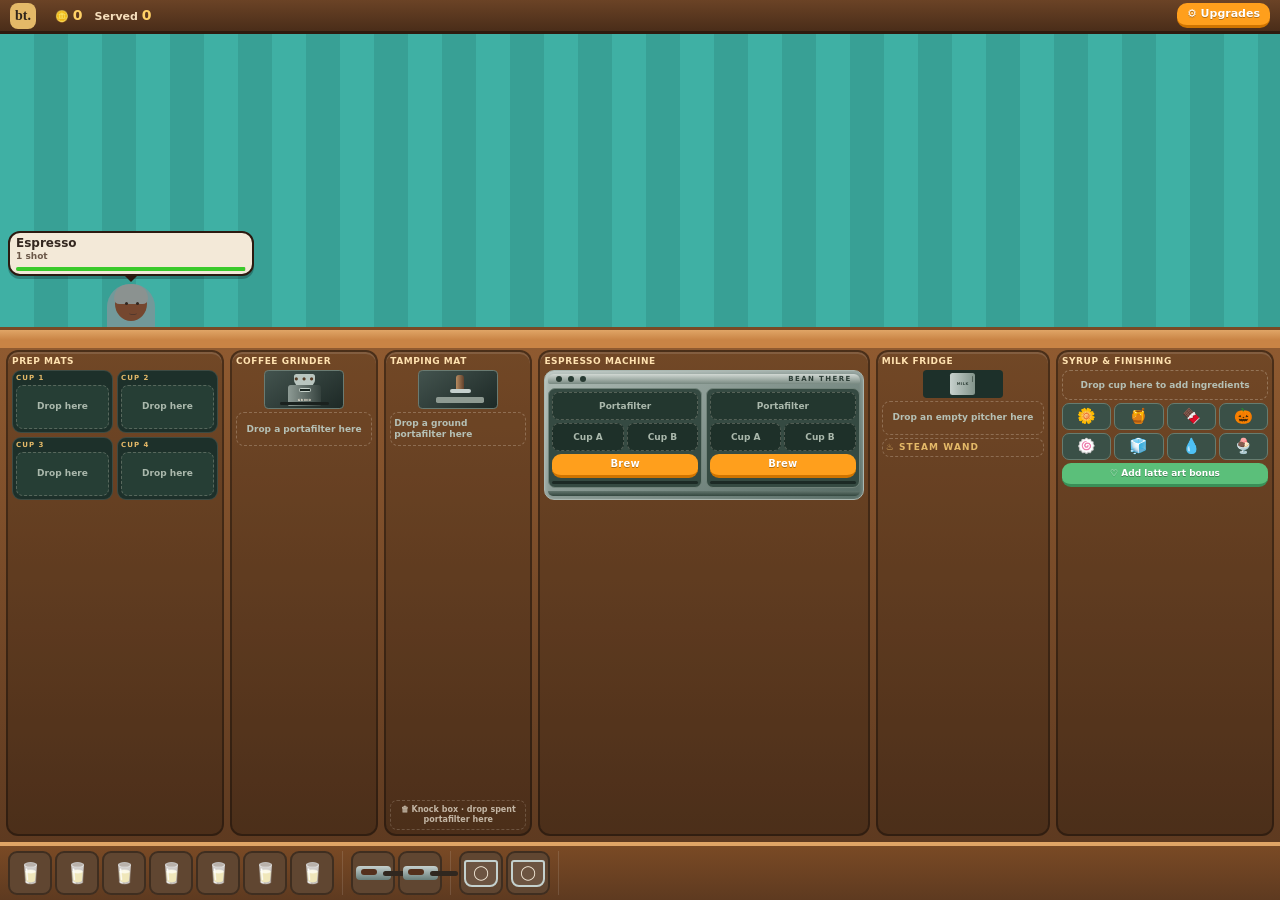
==== commit 4eaca15d: "more changes" ====
--- a/bean-there/index.html
+++ b/bean-there/index.html
@@ -25,7 +25,7 @@
     <div id="stations"></div>
   </main>
   <section id="shelf" data-drop="shelf">
-    <div class="shelf-title"><b>STORAGE</b><small>Drag equipment onto a station</small></div>
+    <div class="shelf-title"><b>STORAGE</b><small>Drag equipment to a station</small></div>
     <div id="inventory"></div>
   </section>
 </div>
--- a/bean-there/css/style.css
+++ b/bean-there/css/style.css
@@ -7,3 +7,51 @@
 #toast{position:fixed;left:50%;bottom:125px;transform:translate(-50%,12px);opacity:0;pointer-events:none;background:#f3e9d8;color:#33271f;border-radius:10px;padding:9px 14px;font-size:11px;font-weight:700;box-shadow:0 5px 18px #0006;z-index:20;transition:.18s;max-width:90vw;text-align:center}#toast.show{opacity:1;transform:translate(-50%,0)}.drag-ghost{position:fixed;z-index:50;pointer-events:none;transform:translate(-50%,-50%);background:#6e513b;border:2px solid var(--gold);border-radius:9px;padding:7px 10px;box-shadow:0 8px 20px #0008;min-width:90px}.drag-ghost .object{border:0;background:transparent}.modal{position:fixed;inset:0;z-index:30;background:#0b1512dd;display:grid;place-items:center;padding:15px}.modal[hidden]{display:none}.modal-card{width:min(540px,94vw);max-height:85vh;overflow:auto;background:#263b36;border:1px solid #74877a;border-radius:14px;padding:15px;box-shadow:0 12px 40px #0008}.modal-head{display:flex;justify-content:space-between;align-items:center;margin-bottom:12px}.modal-head b{display:block;font:700 18px Georgia,serif}.modal-head small{display:block;color:var(--muted);font-size:10px;margin-top:3px}.close-btn{padding:7px 10px}.upgrade-row{display:flex;align-items:center;justify-content:space-between;gap:12px;padding:10px 0;border-top:1px solid var(--line)}.upgrade-row b{display:block;font-size:11px}.upgrade-row small{display:block;color:var(--muted);font-size:9px;line-height:1.4;margin-top:3px}.upgrade-row button,.primary{background:var(--gold);color:#2d2118;border-radius:7px;padding:8px 10px;font-size:10px;font-weight:900;white-space:nowrap}.upgrade-row button:disabled{opacity:.5}.shift-card{text-align:center;width:min(340px,92vw)}.big-icon{font-size:40px}.shift-card h2{font:700 22px Georgia,serif}.shift-card p{font-size:11px;color:var(--muted);line-height:1.5}.primary{margin-top:8px;padding:11px 15px}
 @media (orientation:portrait){#topbar{height:48px;min-height:48px;padding:4px 9px;gap:7px}.brand{min-width:105px}.brand-mark{width:30px;height:30px}.brand b{font-size:10px}#stats{gap:7px;font-size:9px;overflow:hidden}#stats span:nth-child(n+3){display:none}.top-actions{gap:5px}#shiftState{display:none}.top-btn{font-size:9px;padding:7px}#customerArea{height:28%;min-height:140px;padding:7px}.customer{padding:4px}.order-bubble{padding:4px}.order-bubble b{font-size:10px}.order-bubble small{font-size:8px}.portrait{width:38px}.customer-tip{font-size:7px}#stations{padding:9px;gap:8px}.station{transform:none}#shelf{height:82px;min-height:82px;padding:6px;gap:7px}.shelf-title{width:62px;flex-basis:62px}.inventory-group .object{width:76px;min-height:42px}.inventory-tools{display:none}#toast{bottom:92px}}
 @media(prefers-reduced-motion:reduce){*{scroll-behavior:auto!important;transition:none!important}}
+
+/* ===== Cooking Fever look: bright, chunky, and everything fits one screen ===== */
+:root{--wall:#3fb0a4;--wall2:#38a095;--wood:#c98445;--wood2:#8f5a30;--wood3:#5e3a20;--pop:#ff9f1c;--pop2:#cf7400;--ink:#2b1a10}
+html,body{font-family:"Arial Rounded MT Bold","Avenir Next",ui-rounded,system-ui,sans-serif;font-weight:700}
+#app{background:var(--wood3)}
+#topbar{height:34px;min-height:34px;padding:2px 10px;gap:10px;background:linear-gradient(#6b4326,#4a2d19);border-bottom:3px solid #2e1b0e}
+.brand{min-width:0}.brand b,.brand small{display:none}.brand-mark{width:26px;height:26px;border-radius:8px;font-size:14px}
+#stats{gap:12px;font-size:11px;color:#f6dfbd}#stats span:nth-child(n+3){display:none}#stats b{font-size:14px;color:#ffd166}
+#shiftState{display:none}
+.top-btn,.primary,.upgrade-row button{background:var(--pop);color:#fff;border:0;border-bottom:3px solid var(--pop2);border-radius:10px;padding:4px 10px;font-size:11px;text-shadow:0 1px 0 rgba(0,0,0,.3)}
+#customerArea{position:relative;flex:0 0 31%;height:auto;min-height:96px;max-height:none;padding:0 8px;border:0;box-shadow:none;background:repeating-linear-gradient(90deg,var(--wall) 0 34px,var(--wall2) 34px 68px)}
+#customerArea:after{content:"";position:absolute;left:0;right:0;bottom:0;height:12px;background:linear-gradient(#e0a566,#c98445);border-top:3px solid #7a4a25;z-index:2;pointer-events:none}
+.customer-heading,.customer-tip{display:none}
+#customers{height:100%;gap:8px;padding-bottom:4px;align-items:flex-end}
+.customer{position:relative;z-index:1;flex:1;max-width:none;justify-content:flex-end;padding:0;border:0;background:none;border-radius:12px}
+.customer.empty span{display:none}.customer.drag-over{background:rgba(255,209,102,.4);transform:none}
+.order-bubble{position:relative;margin-bottom:8px;padding:3px 6px;min-height:0;border:2px solid var(--ink);border-radius:12px;box-shadow:0 3px 0 rgba(0,0,0,.25)}
+.order-bubble:after{content:"";position:absolute;left:50%;bottom:-8px;margin-left:-6px;border:6px solid transparent;border-bottom:0;border-top-color:var(--ink)}
+.order-bubble b{font:800 12px "Arial Rounded MT Bold",ui-rounded,system-ui,sans-serif}
+.order-bubble small{white-space:normal;line-height:1.1;font-size:9px}
+.portrait{flex:none;width:48px;height:56px;max-height:none;margin:0 0 -10px}
+#counterViewport{overflow:hidden;background:linear-gradient(180deg,var(--wood) 0 8px,var(--wood2) 8px,var(--wood3))}
+#stations{width:100%;min-width:0;height:100%;display:grid;grid-template-columns:1.25fr .85fr .85fr 1.9fr 1fr 1.25fr;gap:6px;padding:10px 6px 6px}
+#stations .station{width:auto;min-width:0;padding:4px;gap:3px;overflow:hidden;background:rgba(0,0,0,.2);border:2px solid rgba(0,0,0,.35);border-radius:12px;box-shadow:inset 0 2px 0 rgba(255,255,255,.12)}
+.station:before,.station-title>span,.station-title small,.station-note,.recipe-station{display:none}
+.station-title{min-height:0;gap:4px}.station-title b{font-size:9px;letter-spacing:.06em;color:#ffe2b0}
+.machine-illustration,.fridge-art{zoom:.42;margin:0 auto;width:190px;flex:none}
+.station-empty{min-height:34px;font-size:9px;padding:3px}
+.object{min-height:30px;padding:3px 5px;gap:4px;border:2px solid rgba(0,0,0,.35);background:#f6dfbd26;border-radius:9px}.object b{font-size:8px}
+.action,.secondary{background:var(--pop);color:#fff;border:0;border-bottom:3px solid var(--pop2);border-radius:9px;padding:5px;font-size:10px;text-shadow:0 1px 0 rgba(0,0,0,.3)}
+.secondary{background:#5bbf7a;border-bottom-color:#3a8f57;font-size:9px}
+.mats-grid{gap:4px}.mat{padding:3px}.mat label{font-size:7px;margin-bottom:2px}.mat .drop-slot{min-height:44px}.mat .object{min-height:38px}.mat .object b{display:none}.item-emoji{font-size:20px}
+.espresso-shell{padding:4px}.espresso-top{height:14px}.group-row{gap:4px;margin-top:4px}
+.group-head{padding:3px;display:grid;grid-template-columns:1fr 1fr;gap:3px}
+.group-head>b{grid-column:1/-1;font-size:7px}.group-slot,.brew,.progress-track{grid-column:1/-1}.group-slot{min-height:32px}.cup-target{min-height:32px}.drip-tray{height:5px;margin-top:3px}
+.wand-zone{padding:3px;gap:3px}.wand-zone small{display:none}.pump-cup{min-height:30px}
+.pump-grid{gap:3px}.pump{padding:3px 0}.pump i{font-size:15px}.pump span,.pump small{display:none}
+.bin{padding:4px;font-size:8px}
+#shelf{height:58px;min-height:58px;padding:4px 8px;gap:6px;background:linear-gradient(#7a4a25,#5e3a20);border-top:4px solid #e0a566}
+.shelf-title,.inventory-tools,.inventory-group>b{display:none}
+#inventory{overflow:hidden;gap:8px}.inventory-group{gap:3px;padding-right:8px;min-width:0}
+.inventory-group .object{width:44px;min-height:44px;flex-direction:column;justify-content:center;padding:2px}.inventory-group .object b{display:none}
+#toast{bottom:68px}
+@media(orientation:portrait){#customerArea{flex-basis:26%}#counterViewport{overflow-y:auto}#stations{height:auto;grid-template-columns:repeat(2,1fr)}}
+#customerArea{flex-basis:34%}#customerArea:after{height:10px}.portrait{margin-bottom:-4px}
+.group-head>b,.espresso-title{display:none}.espresso-top{height:10px}.group-slot,.cup-target{min-height:28px}.brew{padding:4px}.espresso-shell{padding:3px}
+@media(max-height:340px){html{zoom:.8}#app{height:calc(100dvh / .8)}}
+.group-slot .object b,.cup-target .object b{font-size:6.5px;line-height:1.05}
